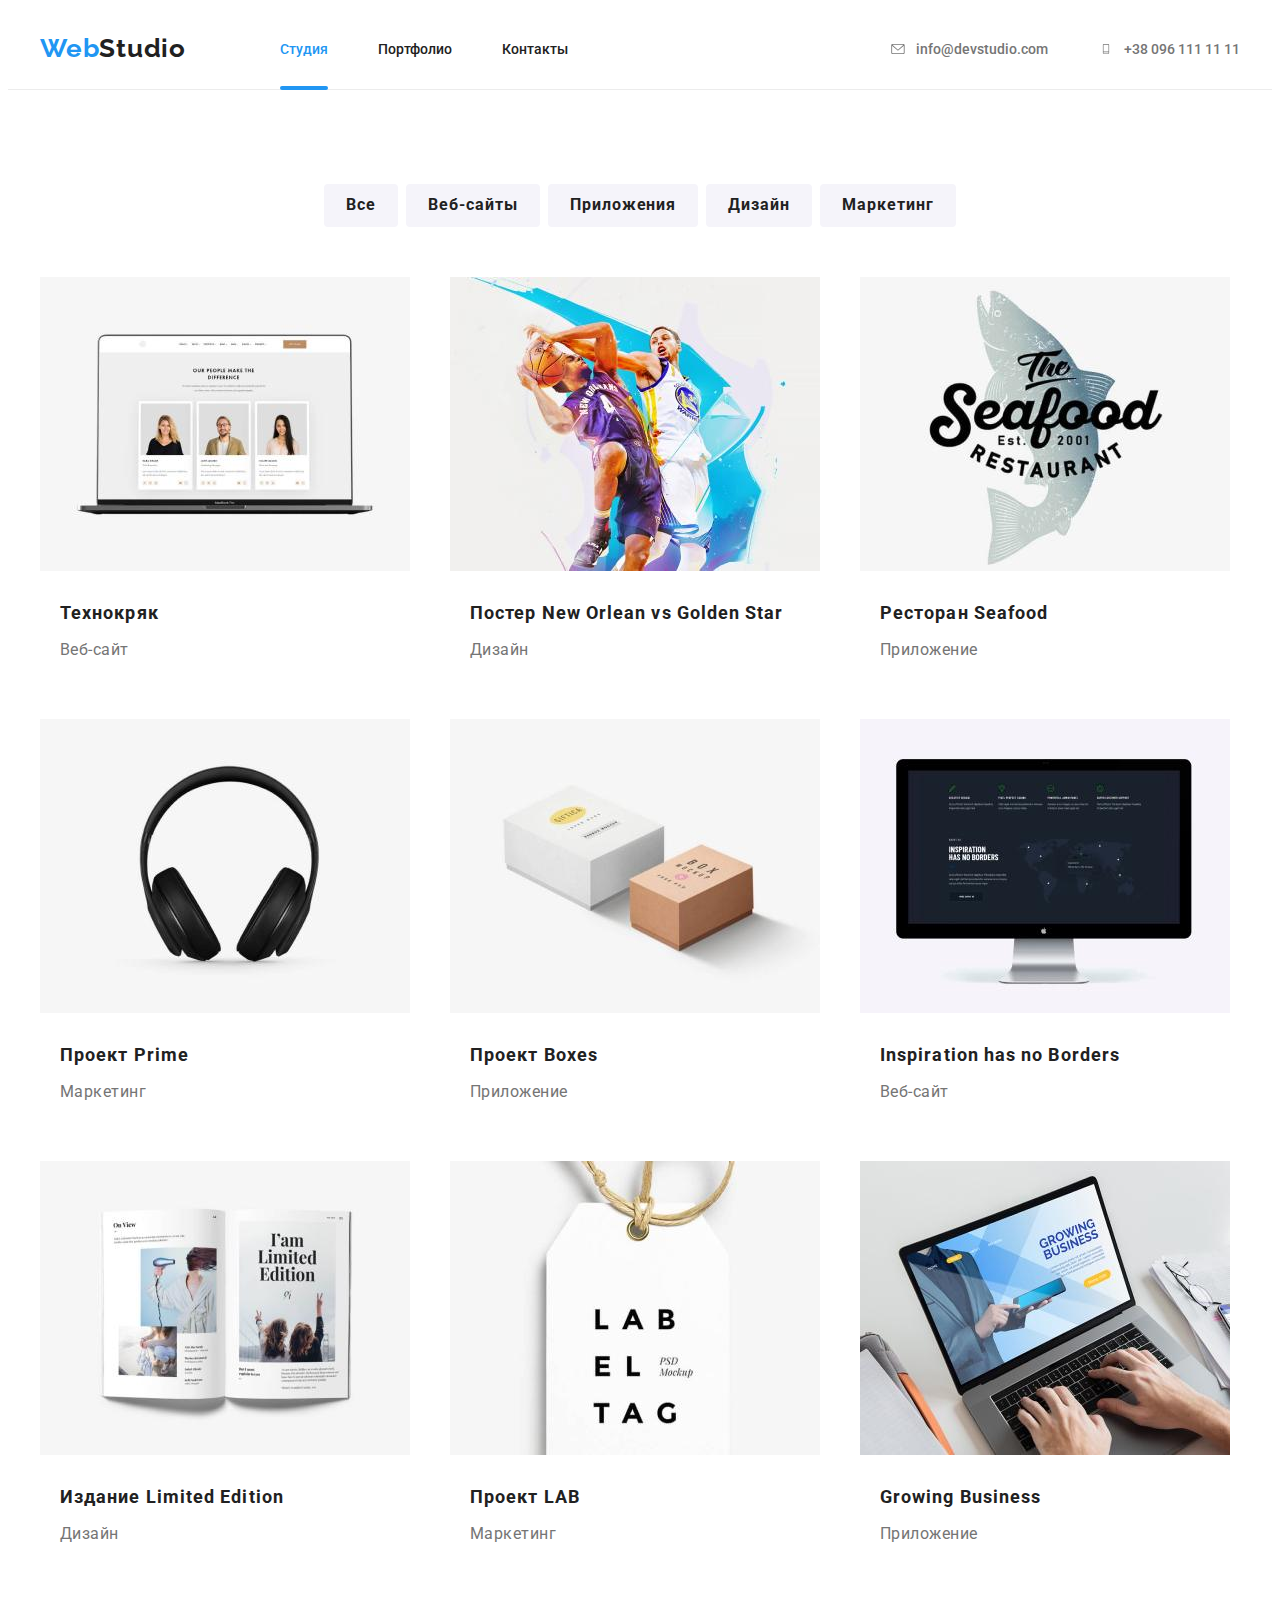
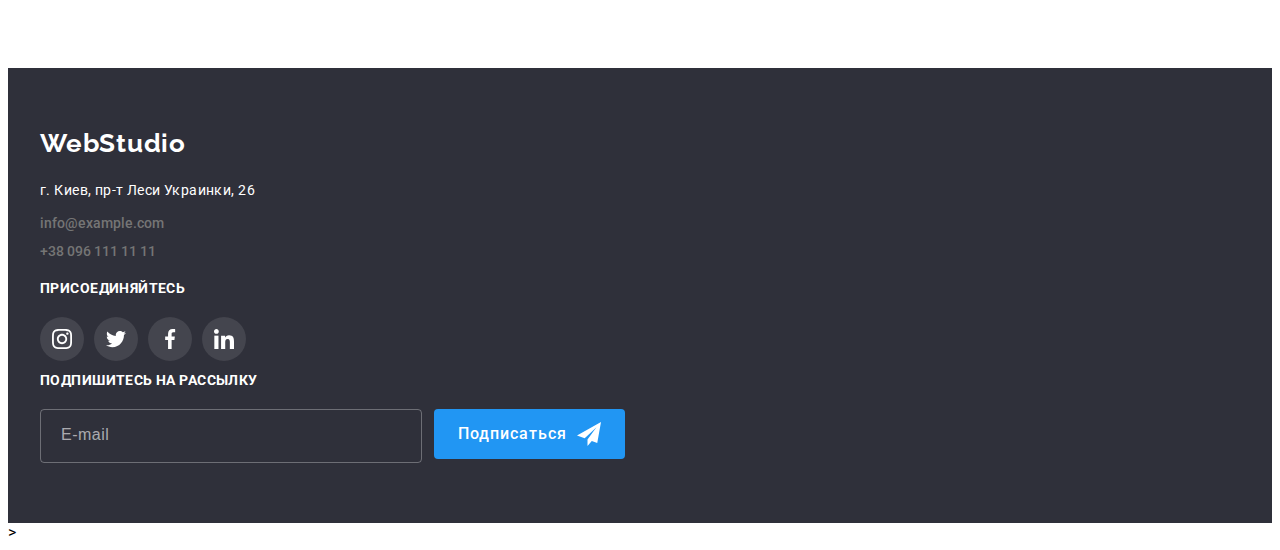
==== portfolio.html @ 06b40532 "homework7 done" ====
<!DOCTYPE html>
<html lang="ru">
<head>
  <meta charset="UTF-8" />
  <meta http-equiv="X-UA-Compatible" content="IE=edge" />
  <meta name="viewport" content="width=device-width, initial-scale=1.0" />
  <title>главная</title>
  <link rel="preconnect" href="https://fonts.gstatic.com" />
  <link href="https://fonts.googleapis.com/css2?family=Raleway:wght@700&family=Roboto:wght@400;500;700&display=swap"
    rel="stylesheet" />
  <link rel="stylesheet" href="https://cdnjs.cloudflare.com/ajax/libs/modern-normalize/1.0.0/modern-normalize.min.css"
    integrity="sha512-ISS7cAi1PEhQ8jnbJpJZMd29NlhNj4AWYyLOSp2CE/CsHxTCu+r+t0D2yoJudVrd0/8fTVPUVDzY5Tvli75u/g=="
    crossorigin="anonymous" />
  <link rel="stylesheet" href="./css/main.min.css" />
</head>
<body>
  <header class="header">
    <div class="container header__box">
      <nav class="navigation">
        <div class="nav__logo">
          <a href="./index.html" class="logo">
            <span class="logo__part">Web</span>Studio
          </a>
        </div>
        <ul class="menu__nav">
          <li class="menu__item">
            <a href="./index.html" class="menu__link current">Студия</a>
          </li>
          <li class="menu__item">
            <a href="./portfolio.html" class="menu__link">Портфолио</a>
          </li>
          <li class="menu__item">
            <a href="" class="menu__link">Контакты</a>
          </li>
        </ul>
      </nav>
      <ul class="contact">
        <li class="menu__item">
          <a href="mailto:info@devstudio.com" class="link">
            <svg class="contact__menu-icon">
              <use href="./images/sprite.svg#envelope"></use>
            </svg>info@devstudio.com
          </a>
        </li>
        <li class="menu__item">
          <a href="tel:+380961111111" class="link">
            <svg class="contact__menu-icon">
              <use href="./images/sprite.svg#vector"></use>
            </svg>+38 096 111 11 11
          </a>
        </li>
      </ul>
    </div>
  </header>
  <main>
    <section class="section">
      <div class="container">
        <H2 class="title-hero-portfolio">Hero</H2>
        <ul class="list-portfolio">
          <li class="item-hero-portfolio">
            <button type="button" class="button-portfolio">Все</button>
          </li>
          <li class="item-hero-portfolio">
            <button type="button" class="button-portfolio">Веб-сайты</button>
          </li>
          <li class="item-hero-portfolio">
            <button type="button" class="button-portfolio">Приложения</button>
          </li>
          <li class="item-hero-portfolio">
            <button type="button" class="button-portfolio">Дизайн</button>
          </li>
          <li class="item-hero-portfolio">
            <button type="button" class="button-portfolio">Маркетинг</button>
          </li>
        </ul>
        <ul class="cat-list">
          <li class="cat-item-list">
            <a href="" class="link-cat">
              <div class="link-cat-box">
                <img src="./images/tehno.jpg" alt="Технокряк" width="370">
                <p class="cat-meta-text cat-meta">Технокряк это современная площадка распространения коронавируса. Компании
                    используют эту платформу для цифрового шпионажа и атак на защищённые сервера конкурентов.</p>                
              </div>
              <div class="title-box">
                <h2 class="title-cat">Технокряк</h2>
                <p class="filter">Веб-сайт</p>
              </div>
            </a>
          </li>
          <li class="cat-item-list">
            <a href="" class="link-cat">
              <div class="link-cat-box">
                <img src="./images/poster.jpg" alt="Постер New Orlean vs Golden Star" width="370">
                <div class="cat-meta">
                  <p class="cat-meta-text">Технокряк это современная площадка распространения коронавируса. Компании
                    используют эту платформу для цифрового шпионажа и атак на защищённые сервера конкурентов.</p>
                </div>
              </div>
              <div class="title-box">
                <h2 class="title-cat">Постер New Orlean vs Golden Star</h2>
                <p class="filter">Дизайн</p>
              </div>
            </a>
          </li>
          <li class="cat-item-list">
            <a href="" class="link-cat">
              <div class="link-cat-box">
                <img src="./images/restoran.jpg" alt="Ресторан Seafood" width="370">
                <div class="cat-meta">
                  <p class="cat-meta-text">Технокряк это современная площадка распространения коронавируса. Компании
                    используют эту платформу для цифрового шпионажа и атак на защищённые сервера конкурентов.</p>
                </div>
              </div>
              <div class="title-box">
                <h2 class="title-cat">Ресторан Seafood</h2>
                <p class="filter">Приложение</p>
              </div>
            </a>
          </li>
          <li class="cat-item-list">
            <a href="" class="link-cat">
              <div class="link-cat-box">
                <img src="./images/project-prime.jpg" alt="Проект Prime" width="370">
                <div class="cat-meta">
                  <p class="cat-meta-text">Технокряк это современная площадка распространения коронавируса. Компании
                    используют эту платформу для цифрового шпионажа и атак на защищённые сервера конкурентов.</p>
                </div>
              </div>
              <div class="title-box">
                <h2 class="title-cat">Проект Prime</h2>
                <p class="filter">Маркетинг</p>
              </div>
            </a>
          </li>
          <li class="cat-item-list">
            <a href="" class="link-cat">
              <div class="link-cat-box">
                <img src="./images/project-boxes.jpg" alt="Проект Boxes" width="370">
                <div class="cat-meta">
                  <p class="cat-meta-text">Технокряк это современная площадка распространения коронавируса. Компании
                    используют эту платформу для цифрового шпионажа и атак на защищённые сервера конкурентов.</p>
                </div>
              </div>
              <div class="title-box">
                <h2 class="title-cat">Проект Boxes</h2>
                <p class="filter">Приложение</p>
              </div>
            </a>
          </li>
          <li class="cat-item-list">
            <a href="" class="link-cat">
              <div class="link-cat-box">
                <img src="./images/inspiration.jpg" alt="Inspiration has no Borders" width="370">
                <div class="cat-meta">
                  <p class="cat-meta-text">Технокряк это современная площадка распространения коронавируса. Компании
                    используют эту платформу для цифрового шпионажа и атак на защищённые сервера конкурентов.</p>
                </div>
              </div>
              <div class="title-box">
                <h2 class="title-cat">Inspiration has no Borders</h2>
                <p class="filter">Веб-сайт</p>
              </div>
            </a>
          </li>
          <li class="cat-item-list">
            <a href="" class="link-cat">
              <div class="link-cat-box">
                <img src="./images/edition.jpg" alt="Издание Limited Edition" width="370">
                <div class="cat-meta">
                  <p class="cat-meta-text">Технокряк это современная площадка распространения коронавируса. Компании
                    используют эту платформу для цифрового шпионажа и атак на защищённые сервера конкурентов.</p>
                </div>
              </div>
              <div class="title-box">
                <h2 class="title-cat">Издание Limited Edition</h2>
                <p class="filter">Дизайн</p>
              </div>
            </a>
          </li>
          <li class="cat-item-list">
            <a href="" class="link-cat">
              <div class="link-cat-box">
                <img src="./images/project-lab.jpg" alt="Проект LAB" width="370">
                <div class="cat-meta">
                  <p class="cat-meta-text">Технокряк это современная площадка распространения коронавируса. Компании
                    используют эту платформу для цифрового шпионажа и атак на защищённые сервера конкурентов.</p>
                </div>
              </div>
              <div class="title-box">
                <h2 class="title-cat">Проект LAB</h2>
                <p class="filter">Маркетинг</p>
              </div>
            </a>
          </li>
          <li class="cat-item-list">
            <a href="" class="link-cat">
              <div class="link-cat-box">
                <img src="./images/growing.jpg" alt="Growing Business" width="370">
                <div class="cat-meta">
                  <p class="cat-meta-text">Технокряк это современная площадка распространения коронавируса. Компании
                    используют эту платформу для цифрового шпионажа и атак на защищённые сервера конкурентов.</p>
                </div>
              </div>
              <div class="title-box">
                <h2 class="title-cat">Growing Business</h2>
                <p class="filter">Приложение</p>
              </div>
            </a>
          </li>
        </ul>
      </div>
    </section>
  </main>
  <div class="to-footer">
    <footer class="footer">
      <div class="container footer-box">
        <div class="footer-box-first footer-box">
          <div class="footer-box-second">
            <div class="to-logo2">
              <a href="./index.html" class="logo2"><span class="logo-part">Web</span>Studio</a>
            </div>
            <address class="address">г. Киев, пр-т Леси Украинки, 26</address>
            <address>
              <ul class="list">
                <li class="item-list">
                  <a href="mailto:info@example.com" class="link2">info@example.com</a>
                </li>
                <li class="item-list">
                  <a href="tel:+380961111111" class="link2">+38 096 111 11 11</a>
                </li>
              </ul>
            </address>
          </div>
          <div class="footer-box-second padding-box">
            <b class="footer-title">присоединяйтесь</b>
            <ul class="footer-social-list">
              <li class="footer-social-list-item">
                <a href="" class="footer-social-list-link">
                  <svg class="footer-social-list-icon">
                    <use href="./images/sprite.svg#instagram"></use>
                  </svg>
                </a>
              </li>
              <li class="footer-social-list-item">
                <a href="" class="footer-social-list-link">
                  <svg class="footer-social-list-icon">
                    <use href="./images/sprite.svg#twitter"></use>
                  </svg>
                </a>
              </li>
              <li class="footer-social-list-item">
                <a href="" class="footer-social-list-link">
                  <svg class="footer-social-list-icon">
                    <use href="./images/sprite.svg#facebook"></use>
                  </svg>
                </a>
              </li>
              <li class="footer-social-list-item">
                <a href="" class="footer-social-list-link">
                  <svg class="footer-social-list-icon">
                    <use href="./images/sprite.svg#linkedin"></use>
                  </svg>
                </a>
              </li>
            </ul>
          </div>
        </div>
        <div class="footer-box-first padding-box">
          <form action="#" class="footer-form">
            <b class="footer-title">Подпишитесь на рассылку</b>
            <div class="footer-form-box">
              <label class="footer-form-field">
                <input type="email" class="footer-form-input" name="user-name" placeholder="E-mail" required />
              </label>
              <button type="submit" class="footer-form-btn button">
                Подписаться
                <svg class="footer-btn-icon">
                  <use href="./images/sprite.svg#send"></use>
                </svg>
              </button>
            </div>
          </form>
        </div>
      </div>
    </footer>>
  </div>
</body>
</html>
---- css/main.min.css ----
:root{--text-color: #757575;--title-color: #212121;--link-color: #2196F3;--white-color: #ffffff;--bg-color: #F5F4FA}body{font-family:Roboto, sans-serif}h1,h2,h3,h4,h5,h6,p{margin:0}ul,ol{margin:0;padding:0}img{display:block;max-width:100%;height:auto}ul{list-style:none}.visually-hidden{position:absolute !important;clip:rect(1px 1px 1px 1px);clip:rect(1px, 1px, 1px, 1px);padding:0 !important;border:0 !important;height:1px !important;width:1px !important;overflow:hidden}.container{width:1200px;padding-left:15px;padding-right:15px;margin-left:auto;margin-right:auto}.section{padding-top:94px;padding-bottom:94px}.container__title{font-weight:bold;font-size:36px;line-height:1.2;text-align:center;letter-spacing:0.03em;color:var(--title-color);margin-bottom:50px}.hero__titel{max-width:615px;margin:auto;margin-bottom:30px;font-weight:900;font-size:44px;line-height:1.4;text-align:center;letter-spacing:0.06em;color:var(--white-color);text-transform:uppercase}.avd__title{font-style:normal;font-weight:bold;font-size:14px;line-height:1.14;letter-spacing:0.03em;text-transform:uppercase;color:var(--title-color)}.button{font-family:Roboto;width:200px;height:50px;font-weight:500;font-size:16px;line-height:1.25;letter-spacing:0.06em;background:var(--link-color);color:var(--white-color);border-radius:4px;border-color:transparent;display:flex;align-items:center;justify-content:center;cursor:pointer}.hero .button{margin:0 auto}.social__icon{width:20px;height:20px;fill:#AFB1B8;transition:fill 250ms cubic-bezier(0.4, 0, 0.2, 1)}.social__link:hover .social__icon,.social__link:focus .social__icon{fill:var(--white-color)}.social__list{display:flex;justify-content:space-between;padding-left:32px;padding-right:32px}.social__link{display:flex;justify-content:center;align-items:center;width:44px;height:44px;background:var(--white-color);border-radius:50%;transition:background-color 250ms cubic-bezier(0.4, 0, 0.2, 1)}.social__link:hover,.social__link:focus{background-color:var(--link-color)}.backdrop{position:fixed;top:0;left:0;width:100vw;height:100vh;background-color:rgba(0,0,0,0.2);transition:250ms cubic-bezier(0.4, 0, 0.2, 1)}.is-hidden{opacity:0;visibility:hidden;pointer-events:none}.modal{position:absolute;left:50%;top:50%;transform:translate(-50%, -50%) scale(1);width:528px;height:580px;background-color:#ffffff;padding:40px;transition:transform 250ms}.is-hidden .modal{transform:translate(-50%, -50%) scale(0.1)}.close-btn{position:absolute;top:8px;right:8px;width:30px;height:30px;background-color:transparent;border-radius:50%;border:1px solid rgba(0,0,0,0.1);cursor:pointer;transition:background-color 250ms cubic-bezier(0.4, 0, 0.2, 1)}.close-btn-icon{width:11px;height:11px;fill:#000000}.close-btn:hover .close-btn-icon{fill:var(--link-color)}.modal-title{font-weight:bold;font-size:20px;line-height:1.15;text-align:center;letter-spacing:0.03em;color:var(--title-color);margin-bottom:12px}.modal-form{display:flex;flex-direction:column}.modal-form-field{margin-bottom:10px}.modal-form-input{width:100%;height:40px;border:1px solid rgba(33,33,33,0.2);border-radius:4px;padding-left:42px;transition:border-color 250ms linear}.modal-form-input:focus{outline:none;border-color:var(--link-color)}.modal-form-message{width:100%;height:120px;border:1px solid rgba(33,33,33,0.2);border-radius:4px;resize:none;padding:12px 16px;margin-bottom:20px}.modal-form-message::placeholder{color:rgba(117,117,117,0.5)}.modal-form-btn{align-self:center}.modal-form-text{font-weight:normal;font-size:12px;line-height:1.16;letter-spacing:0.01em;color:var(--text-color);margin-bottom:12px}.modal-form-term{margin-bottom:30px;transition:background-color 250ms cubic-bezier(0.4, 0, 0.2, 1)}.modal-form-term-desc{position:relative;display:flex;align-items:center;font-size:12px;font-weight:normal;font-size:14px;line-height:24px;letter-spacing:0.03em;color:var(--text-color);margin-bottom:30px;transition:background-color 250ms cubic-bezier(0.4, 0, 0.2, 1)}.modal-form-term-desc::before{display:inline-block;content:"";width:16px;height:16px;border:2px solid var(--title-color);margin-right:10px;cursor:pointer;border-radius:2px}.modal-form-term:checked+.modal-form-term-desc::before{background-color:var(--link-color);background-color:var(--link-color);border:2px solid var(--link-color)}.modal-form-term-link{color:var(--link-color)}.modal-form-input-wrapper{display:block;position:relative}.modal-form-icon{position:absolute;display:block;width:12px;height:12px;top:50%;transform:translateY(-50%);left:12px}.modal-form-input:focus+.modal-form-icon{fill:var(--link-color)}.checkbox-icon{position:absolute;top:4px;left:1px;width:15px;height:15px;fill:var(--white-color)}.header{padding-top:25px;padding-bottom:25px;margin:0 auto;border-bottom:1px solid #ECECEC}.navigation{display:flex;align-items:center}.header__box{display:flex;justify-content:space-between}.menu__nav{display:flex}.menu__item{position:relative}.menu__item:not(:last-child){margin-right:50px}.current.menu__link{color:var(--link-color)}.current::after{position:absolute;display:block;content:"";width:100%;height:4px;background-color:var(--link-color);border-radius:2px;bottom:-32px}.contact{display:flex;align-items:center}.nav__logo{margin-right:94px}.logo{font-family:Raleway;color:var(--title-color);text-decoration:none;font-weight:bold;font-size:26px;line-height:1.2;letter-spacing:0.03em}.logo2{font-family:Raleway;color:var(--white-color);text-decoration:none;font-weight:bold;font-size:26px;line-height:1.2;letter-spacing:0.03em}.logo__part{color:var(--link-color)}.menu__link{color:var(--title-color);text-decoration:none;font-style:normal;font-weight:500;font-size:14px;line-height:1.14;transition:color 250ms cubic-bezier(0.4, 0, 0.2, 1)}.menu__link:hover,.menu__link:focus{color:var(--link-color)}.link{color:var(--text-color);text-decoration:none;font-style:normal;font-weight:500;font-size:14px;line-height:1.14;transition:color 250ms cubic-bezier(0.4, 0, 0.2, 1)}.link:hover,.link:focus{color:var(--link-color)}.contact__menu-icon{width:16px;height:10px;fill:var(--text-color);margin-right:10px}.link:hover .contact__menu-icon,.link:focus .contact__menu-icon{fill:var(--link-color)}.hero{padding-top:200px;padding-bottom:200px;background-color:#333;background-image:linear-gradient(rgba(47,48,58,0.4), rgba(47,48,58,0.4)),url(../images/logo.jpg);background-repeat:no-repeat;max-width:1600px;margin:0 auto}.adv{display:flex;justify-content:space-between;margin-left:-30px}.avd__indent{font-weight:normal;font-size:14px;line-height:1.7;letter-spacing:0.03em;color:var(--text-color)}.adv__item{flex-basis:calc((100% - 90px) / 4);margin-left:30px}.avd__icon{width:70px;height:66px}.avd-icon-list{display:flex;justify-content:space-between}.avd__icon-box{display:flex;justify-content:center;align-items:center;background:var(--bg-color);margin-bottom:30px}.our-work{display:flex;margin-left:-30px;margin-top:-30px}.our-work__item{position:relative;flex-basis:calc((100% - 60px) / 3);margin-left:30px;margin-top:30px}.our-work__box{position:absolute;bottom:0;left:0;width:100%}.our-work__text{font-family:Roboto;font-weight:bold;font-size:14px;line-height:1.14;text-align:center;letter-spacing:0.03em;text-transform:uppercase;color:var(--white-color);background:rgba(47,48,58,0.8);padding:26px}.our-team__container{display:flex;margin-left:-30px;margin-top:-30px}.our-team{background:var(--bg-color);padding-top:94px;padding-bottom:94px;max-width:1600px;margin:0 auto}.our-team__item{flex-basis:calc((100% - 90px) / 4);margin-left:30px;margin-top:30px;box-sizing:border-box}.our-team__img{padding-bottom:30px}.our-team__name{font-weight:500;font-size:16px;line-height:1.2;letter-spacing:0.03em;color:var(--title-color);padding-bottom:10px;text-align:center}.our-team__work{font-weight:normal;font-size:16px;line-height:1.2;letter-spacing:0.03em;color:var(--text-color);padding-bottom:30px;text-align:center}.our-team__box{box-shadow:0px 1px 3px rgba(0,0,0,0.12),0px 1px 1px rgba(0,0,0,0.14),0px 2px 1px rgba(0,0,0,0.2);border-radius:0px 0px 4px 4px;padding-bottom:30px;background:var(--white-color)}.clients__list{display:flex;margin-left:-30px;margin-top:-30px}.clients__item{flex-basis:calc((100% - 150px) / 6);margin-left:30px;margin-top:30px;box-sizing:border-box}.clients__icon{width:160px;height:60px;fill:#AFB1B8;transition:fill 250ms cubic-bezier(0.4, 0, 0.2, 1)}.clients__link:hover .clients__icon,.clients__link:focus .clients__icon{fill:var(--link-color)}.clients__link{display:flex;justify-content:center;align-items:center;width:100%;height:90px;border:1px solid #AFB1B8;border-radius:4px;transition:border 250ms cubic-bezier(0.4, 0, 0.2, 1)}.clients__link:hover,.clients__link:focus{border:1px solid var(--link-color)}.footer{background:#2F303A;max-width:1600px;margin:0 auto;padding-top:60px;padding-bottom:60px}.footer__box{display:flex;justify-content:space-between}.footer-box-first{width:calc(100% / 2 - 15px)}.footer-box-second{width:calc(100% / 2 - 15px)}.padding-box{padding-top:12px}.to-logo2{padding-bottom:20px}.address{font-style:normal;font-size:14px;line-height:1.7;letter-spacing:0.03em;color:var(--white-color);padding-bottom:10px}.link2{color:var(--text-color);text-decoration:none;font-style:normal;font-weight:500;font-size:14px;line-height:1.14}.item-list{padding-bottom:9px}.footer-title{display:block;font-style:normal;text-transform:uppercase;color:var(--white-color);font-size:14px;line-height:1.14;font-weight:bold;letter-spacing:0.03em;margin-bottom:20px}.footer-social-list{display:flex;justify-content:left}.footer-social-list-item{display:flex;justify-content:center;align-items:center;width:44px;height:44px;background:#2F303A;margin-right:10px;border-radius:50%}.footer-social-list-link{display:flex;justify-content:center;align-items:center;width:44px;height:44px;background:rgba(255,255,255,0.1);border-radius:50%;transition:background-color 250ms cubic-bezier(0.4, 0, 0.2, 1)}.footer-social-list-link:hover,.footer-social-list-link:focus{background-color:var(--link-color)}.footer-social-list-link:hover .social-list-icon,.footer-social-list-link:focus .social-list-icon{fill:var(--white-color)}.footer-social-list-icon{width:20px;height:20px;fill:var(--white-color)}.footer-form-input{width:358px;height:50px;border:1px solid rgba(255,255,255,0.3);border-radius:4px;background-color:transparent;padding-left:20px;margin-right:12px;color:#ffffff}.footer-form-input::placeholder{font-weight:normal;font-size:16px;line-height:1.25;letter-spacing:0.03em;color:rgba(255,255,255,0.6)}.footer-form-field{position:relative}.footer-form-box{display:flex}.footer-btn-icon{width:24px;height:24px;margin-left:10px}.list-portfolio{display:flex;justify-content:center;padding-left:15px;padding-right:15px;margin:0 auto;margin-bottom:50px}.title-portfolio{display:none}.item-hero-portfolio:not(:last-child):not(:last-child){margin-right:8px}.button-portfolio{font-family:Roboto;font-style:normal;font-weight:bold;font-size:16px;line-height:1.9;align-items:center;text-align:center;letter-spacing:0.06em;color:var(--title-color);background:#F5F4FA;border-radius:4px;border:none;padding:6px 22px;transition:background-color 250ms cubic-bezier(0.4, 0, 0.2, 1)}.button-portfolio:hover,.button-portfolio:focus{color:var(--white-color);background:var(--link-color);border-radius:4px;border:none;outline:none;box-shadow:0px 3px 1px rgba(121,47,47,0.1),0px 1px 2px rgba(0,0,0,0.08),0px 2px 2px rgba(0,0,0,0.12)}.title-hero-portfolio{display:none}.cat-list{display:flex;margin-left:-30px;margin-bottom:-30px;flex-wrap:wrap}.cat-item-list{flex-basis:calc((100% - 90px) / 3);margin-left:30px;margin-bottom:30px;box-sizing:border-box}.cat-item-list:hover,.cat-item-list:focus{box-shadow:0px 1px 1px rgba(0,0,0,0.12),0px 4px 4px rgba(0,0,0,0.06),1px 4px 6px rgba(0,0,0,0.16)}.title-cat{font-weight:bold;font-size:18px;line-height:2;letter-spacing:0.06em;color:var(--title-color);text-align:left;margin-bottom:4px}.filter{font-weight:normal;font-size:16px;line-height:1.9;letter-spacing:0.03em;color:var(--text-color);text-align:left}.link-cat{text-decoration:none}.link-cat-box{position:relative;overflow:hidden}.cat-meta{position:absolute;top:0;left:0;background-color:rgba(33,150,243,0.9);width:100%;height:100%;transform:translateY(100%);opacity:0;transition:transform 250ms cubic-bezier(0.4, 0, 0.2, 1)}.link-cat:hover .cat-meta,.link-cat:focus .cat-meta{transform:translateY(0);opacity:1}.title-box{padding:24px 20px}.cat-meta-text{font-family:Roboto;font-style:normal;font-weight:normal;font-size:18px;line-height:1.5;letter-spacing:0.03em;color:var(--white-color);padding:60px 24px}
/*# sourceMappingURL=main.min.css.map */
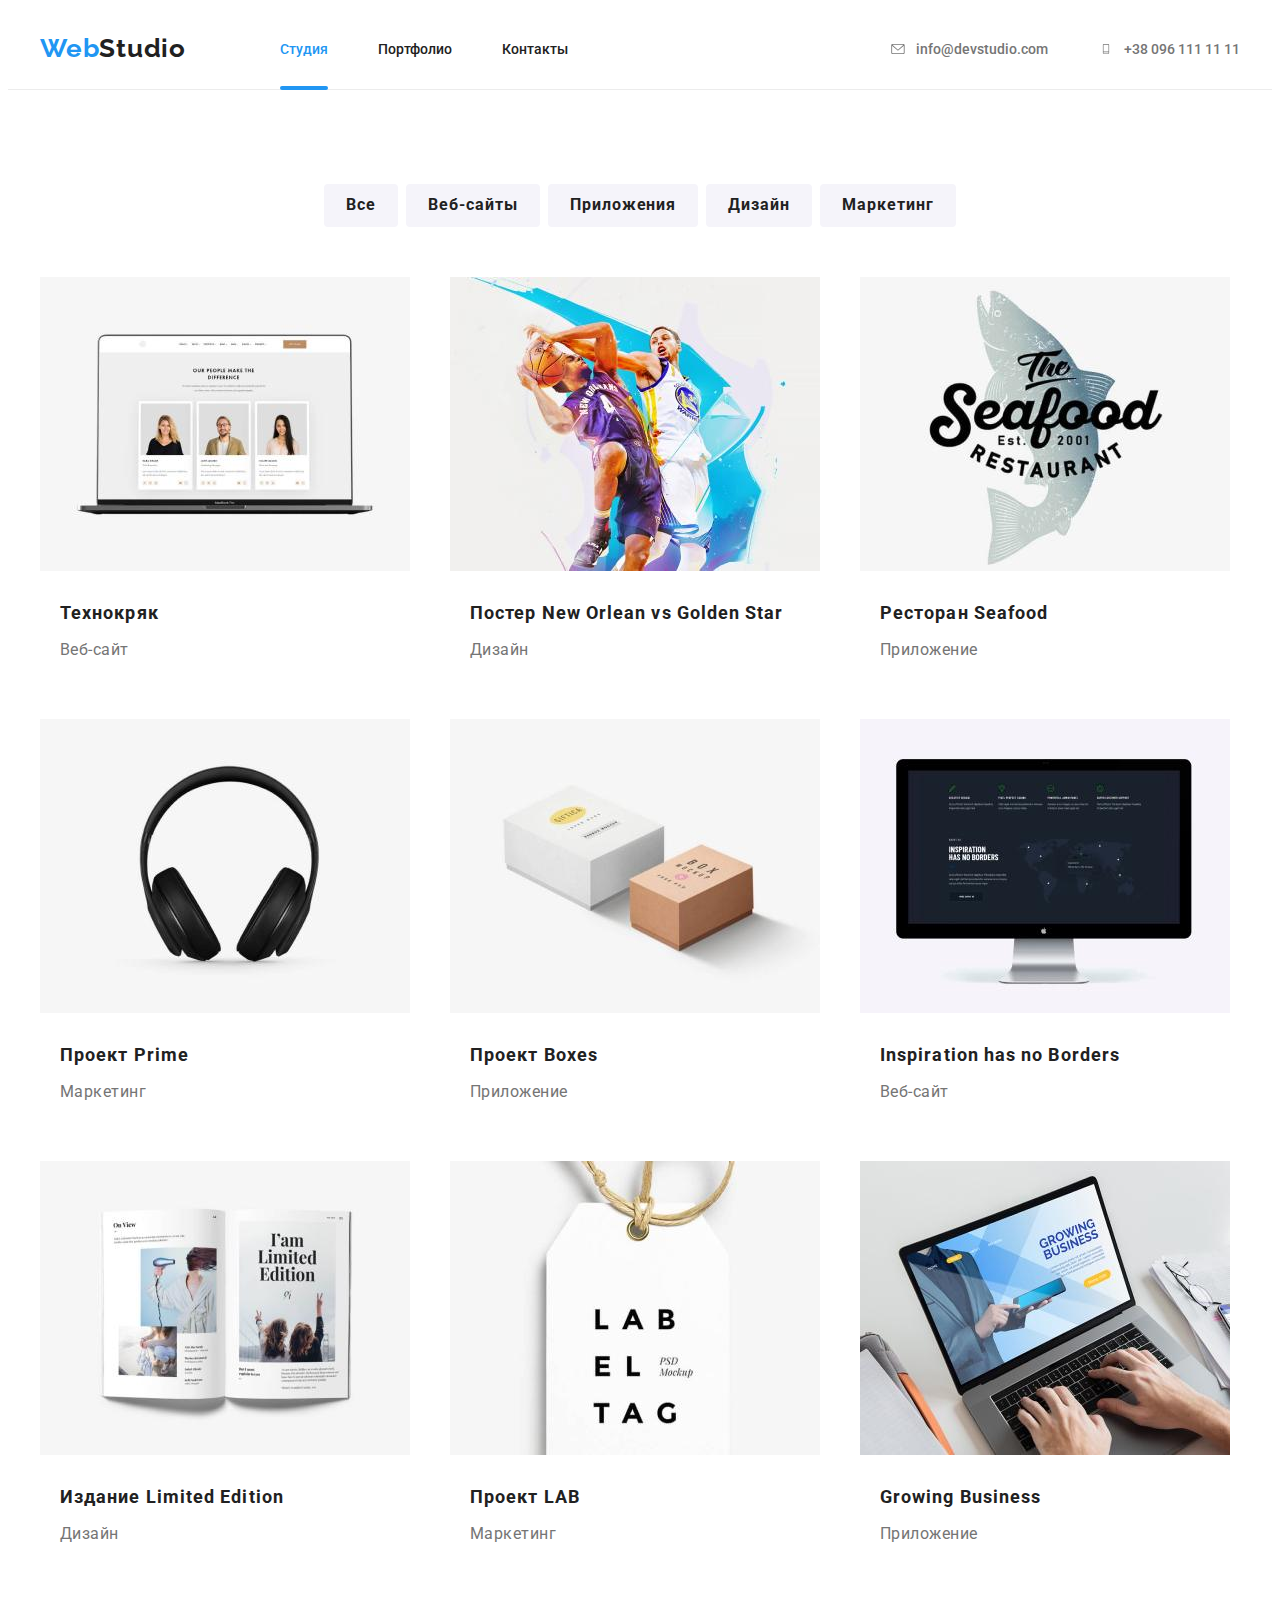
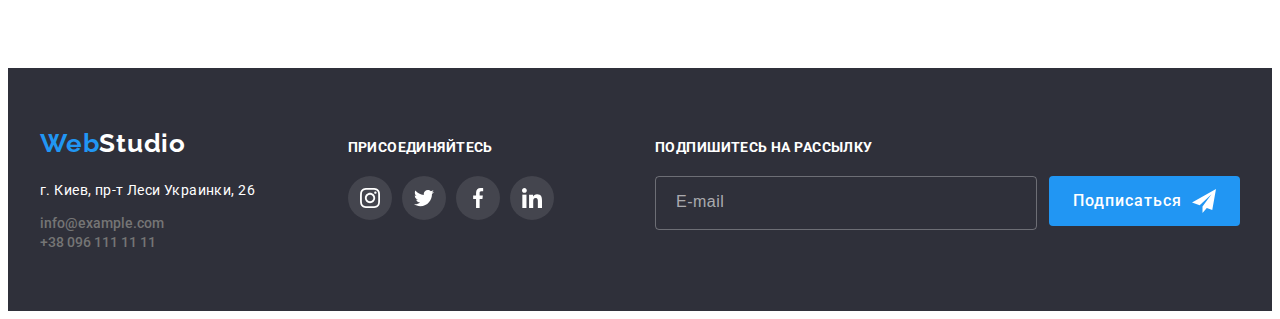
==== commit f65b048c: "added new homework7" ====
--- a/portfolio.html
+++ b/portfolio.html
@@ -55,155 +55,157 @@
   <main>
     <section class="section">
       <div class="container">
-        <H2 class="title-hero-portfolio">Hero</H2>
-        <ul class="list-portfolio">
-          <li class="item-hero-portfolio">
-            <button type="button" class="button-portfolio">Все</button>
-          </li>
-          <li class="item-hero-portfolio">
-            <button type="button" class="button-portfolio">Веб-сайты</button>
-          </li>
-          <li class="item-hero-portfolio">
-            <button type="button" class="button-portfolio">Приложения</button>
-          </li>
-          <li class="item-hero-portfolio">
-            <button type="button" class="button-portfolio">Дизайн</button>
-          </li>
-          <li class="item-hero-portfolio">
-            <button type="button" class="button-portfolio">Маркетинг</button>
+        <H2 class="portfolio__hero__title">Hero</H2>
+        <ul class="portfolio__hero_list">
+          <li class="portfolio__hero__item">
+            <button type="button" class="portfolio__hero__btn">Все</button>
+          </li>
+          <li class="portfolio__hero__item">
+            <button type="button" class="portfolio__hero__btn">Веб-сайты</button>
+          </li>
+          <li class="portfolio__hero__item">
+            <button type="button" class="portfolio__hero__btn">Приложения</button>
+          </li>
+          <li class="portfolio__hero__item">
+            <button type="button" class="portfolio__hero__btn">Дизайн</button>
+          </li>
+          <li class="portfolio__hero__item">
+            <button type="button" class="portfolio__hero__btn">Маркетинг</button>
           </li>
         </ul>
-        <ul class="cat-list">
-          <li class="cat-item-list">
-            <a href="" class="link-cat">
-              <div class="link-cat-box">
+        <ul class="cat__list">
+          <li class="cat__item">
+            <a href="" class="cat__link">
+              <div class="cat__link__box">
                 <img src="./images/tehno.jpg" alt="Технокряк" width="370">
-                <p class="cat-meta-text cat-meta">Технокряк это современная площадка распространения коронавируса. Компании
+                <div class="cat__meta">
+                  <p class="cat__meta__text">Технокряк это современная площадка распространения коронавируса. Компании
                     используют эту платформу для цифрового шпионажа и атак на защищённые сервера конкурентов.</p>                
-              </div>
-              <div class="title-box">
-                <h2 class="title-cat">Технокряк</h2>
-                <p class="filter">Веб-сайт</p>
-              </div>
-            </a>
-          </li>
-          <li class="cat-item-list">
-            <a href="" class="link-cat">
-              <div class="link-cat-box">
+                </div>
+              </div>  
+              <div class="box__title">
+                <h2 class="box__title__cat">Технокряк</h2>
+                <p class="box__text__cat">Веб-сайт</p>
+              </div>
+            </a>
+          </li>
+          <li class="cat__item">
+            <a href="" class="cat__link">
+              <div class="cat__link__box">
                 <img src="./images/poster.jpg" alt="Постер New Orlean vs Golden Star" width="370">
-                <div class="cat-meta">
-                  <p class="cat-meta-text">Технокряк это современная площадка распространения коронавируса. Компании
-                    используют эту платформу для цифрового шпионажа и атак на защищённые сервера конкурентов.</p>
-                </div>
-              </div>
-              <div class="title-box">
-                <h2 class="title-cat">Постер New Orlean vs Golden Star</h2>
-                <p class="filter">Дизайн</p>
-              </div>
-            </a>
-          </li>
-          <li class="cat-item-list">
-            <a href="" class="link-cat">
-              <div class="link-cat-box">
+                <div class="cat__meta">
+                  <p class="cat__meta__text">Технокряк это современная площадка распространения коронавируса. Компании
+                    используют эту платформу для цифрового шпионажа и атак на защищённые сервера конкурентов.</p>
+                </div>
+              </div>
+              <div class="box__title">
+                <h2 class="box__title__cat">Постер New Orlean vs Golden Star</h2>
+                <p class="box__text__cat">Дизайн</p>
+              </div>
+            </a>
+          </li>
+          <li class="cat__item">
+            <a href="" class="cat__link">
+              <div class="cat__link__box">
                 <img src="./images/restoran.jpg" alt="Ресторан Seafood" width="370">
-                <div class="cat-meta">
-                  <p class="cat-meta-text">Технокряк это современная площадка распространения коронавируса. Компании
-                    используют эту платформу для цифрового шпионажа и атак на защищённые сервера конкурентов.</p>
-                </div>
-              </div>
-              <div class="title-box">
-                <h2 class="title-cat">Ресторан Seafood</h2>
-                <p class="filter">Приложение</p>
-              </div>
-            </a>
-          </li>
-          <li class="cat-item-list">
-            <a href="" class="link-cat">
-              <div class="link-cat-box">
+                <div class="cat__meta">
+                  <p class="cat__meta__text">Технокряк это современная площадка распространения коронавируса. Компании
+                    используют эту платформу для цифрового шпионажа и атак на защищённые сервера конкурентов.</p>
+                </div>
+              </div>
+              <div class="box__title">
+                <h2 class="box__title__cat">Ресторан Seafood</h2>
+                <p class="box__text__cat">Приложение</p>
+              </div>
+            </a>
+          </li>
+          <li class="cat__item">
+            <a href="" class="cat__link">
+              <div class="cat__link__box">
                 <img src="./images/project-prime.jpg" alt="Проект Prime" width="370">
-                <div class="cat-meta">
-                  <p class="cat-meta-text">Технокряк это современная площадка распространения коронавируса. Компании
-                    используют эту платформу для цифрового шпионажа и атак на защищённые сервера конкурентов.</p>
-                </div>
-              </div>
-              <div class="title-box">
-                <h2 class="title-cat">Проект Prime</h2>
-                <p class="filter">Маркетинг</p>
-              </div>
-            </a>
-          </li>
-          <li class="cat-item-list">
-            <a href="" class="link-cat">
-              <div class="link-cat-box">
+                <div class="cat__meta">
+                  <p class="cat__meta__text">Технокряк это современная площадка распространения коронавируса. Компании
+                    используют эту платформу для цифрового шпионажа и атак на защищённые сервера конкурентов.</p>
+                </div>
+              </div>
+              <div class="box__title">
+                <h2 class="box__title__cat">Проект Prime</h2>
+                <p class="box__text__cat">Маркетинг</p>
+              </div>
+            </a>
+          </li>
+          <li class="cat__item">
+            <a href="" class="cat__link">
+              <div class="cat__link__box">
                 <img src="./images/project-boxes.jpg" alt="Проект Boxes" width="370">
-                <div class="cat-meta">
-                  <p class="cat-meta-text">Технокряк это современная площадка распространения коронавируса. Компании
-                    используют эту платформу для цифрового шпионажа и атак на защищённые сервера конкурентов.</p>
-                </div>
-              </div>
-              <div class="title-box">
-                <h2 class="title-cat">Проект Boxes</h2>
-                <p class="filter">Приложение</p>
-              </div>
-            </a>
-          </li>
-          <li class="cat-item-list">
-            <a href="" class="link-cat">
-              <div class="link-cat-box">
+                <div class="cat__meta">
+                  <p class="cat__meta__text">Технокряк это современная площадка распространения коронавируса. Компании
+                    используют эту платформу для цифрового шпионажа и атак на защищённые сервера конкурентов.</p>
+                </div>
+              </div>
+              <div class="box__title">
+                <h2 class="box__title__cat">Проект Boxes</h2>
+                <p class="box__text__cat">Приложение</p>
+              </div>
+            </a>
+          </li>
+          <li class="cat__item">
+            <a href="" class="cat__link">
+              <div class="cat__link__box">
                 <img src="./images/inspiration.jpg" alt="Inspiration has no Borders" width="370">
-                <div class="cat-meta">
-                  <p class="cat-meta-text">Технокряк это современная площадка распространения коронавируса. Компании
-                    используют эту платформу для цифрового шпионажа и атак на защищённые сервера конкурентов.</p>
-                </div>
-              </div>
-              <div class="title-box">
-                <h2 class="title-cat">Inspiration has no Borders</h2>
-                <p class="filter">Веб-сайт</p>
-              </div>
-            </a>
-          </li>
-          <li class="cat-item-list">
-            <a href="" class="link-cat">
-              <div class="link-cat-box">
+                <div class="cat__meta">
+                  <p class="cat__meta__text">Технокряк это современная площадка распространения коронавируса. Компании
+                    используют эту платформу для цифрового шпионажа и атак на защищённые сервера конкурентов.</p>
+                </div>
+              </div>
+              <div class="box__title">
+                <h2 class="box__title__cat">Inspiration has no Borders</h2>
+                <p class="box__text__cat">Веб-сайт</p>
+              </div>
+            </a>
+          </li>
+          <li class="cat__item">
+            <a href="" class="cat__link">
+              <div class="cat__link__box">
                 <img src="./images/edition.jpg" alt="Издание Limited Edition" width="370">
-                <div class="cat-meta">
-                  <p class="cat-meta-text">Технокряк это современная площадка распространения коронавируса. Компании
-                    используют эту платформу для цифрового шпионажа и атак на защищённые сервера конкурентов.</p>
-                </div>
-              </div>
-              <div class="title-box">
-                <h2 class="title-cat">Издание Limited Edition</h2>
-                <p class="filter">Дизайн</p>
-              </div>
-            </a>
-          </li>
-          <li class="cat-item-list">
-            <a href="" class="link-cat">
-              <div class="link-cat-box">
+                <div class="cat__meta">
+                  <p class="cat__meta__text">Технокряк это современная площадка распространения коронавируса. Компании
+                    используют эту платформу для цифрового шпионажа и атак на защищённые сервера конкурентов.</p>
+                </div>
+              </div>
+              <div class="box__title">
+                <h2 class="box__title__cat">Издание Limited Edition</h2>
+                <p class="box__text__cat">Дизайн</p>
+              </div>
+            </a>
+          </li>
+          <li class="cat__item">
+            <a href="" class="cat__link">
+              <div class="cat__link__box">
                 <img src="./images/project-lab.jpg" alt="Проект LAB" width="370">
-                <div class="cat-meta">
-                  <p class="cat-meta-text">Технокряк это современная площадка распространения коронавируса. Компании
-                    используют эту платформу для цифрового шпионажа и атак на защищённые сервера конкурентов.</p>
-                </div>
-              </div>
-              <div class="title-box">
-                <h2 class="title-cat">Проект LAB</h2>
-                <p class="filter">Маркетинг</p>
-              </div>
-            </a>
-          </li>
-          <li class="cat-item-list">
-            <a href="" class="link-cat">
-              <div class="link-cat-box">
+                <div class="cat__meta">
+                  <p class="cat__meta__text">Технокряк это современная площадка распространения коронавируса. Компании
+                    используют эту платформу для цифрового шпионажа и атак на защищённые сервера конкурентов.</p>
+                </div>
+              </div>
+              <div class="box__title">
+                <h2 class="box__title__cat">Проект LAB</h2>
+                <p class="box__text__cat">Маркетинг</p>
+              </div>
+            </a>
+          </li>
+          <li class="cat__item">
+            <a href="" class="cat__link">
+              <div class="cat__link__box">
                 <img src="./images/growing.jpg" alt="Growing Business" width="370">
-                <div class="cat-meta">
-                  <p class="cat-meta-text">Технокряк это современная площадка распространения коронавируса. Компании
-                    используют эту платформу для цифрового шпионажа и атак на защищённые сервера конкурентов.</p>
-                </div>
-              </div>
-              <div class="title-box">
-                <h2 class="title-cat">Growing Business</h2>
-                <p class="filter">Приложение</p>
+                <div class="cat__meta">
+                  <p class="cat__meta__text">Технокряк это современная площадка распространения коронавируса. Компании
+                    используют эту платформу для цифрового шпионажа и атак на защищённые сервера конкурентов.</p>
+                </div>
+              </div>
+              <div class="box__title">
+                <h2 class="box__title__cat">Growing Business</h2>
+                <p class="box__text__cat">Приложение</p>
               </div>
             </a>
           </li>
@@ -213,76 +215,76 @@
   </main>
   <div class="to-footer">
     <footer class="footer">
-      <div class="container footer-box">
-        <div class="footer-box-first footer-box">
-          <div class="footer-box-second">
-            <div class="to-logo2">
-              <a href="./index.html" class="logo2"><span class="logo-part">Web</span>Studio</a>
-            </div>
-            <address class="address">г. Киев, пр-т Леси Украинки, 26</address>
-            <address>
-              <ul class="list">
-                <li class="item-list">
-                  <a href="mailto:info@example.com" class="link2">info@example.com</a>
-                </li>
-                <li class="item-list">
-                  <a href="tel:+380961111111" class="link2">+38 096 111 11 11</a>
-                </li>
-              </ul>
-            </address>
-          </div>
-          <div class="footer-box-second padding-box">
-            <b class="footer-title">присоединяйтесь</b>
-            <ul class="footer-social-list">
-              <li class="footer-social-list-item">
-                <a href="" class="footer-social-list-link">
-                  <svg class="footer-social-list-icon">
-                    <use href="./images/sprite.svg#instagram"></use>
-                  </svg>
-                </a>
+      <div class="container footer__box">
+        <div class="footer__box-first footer__box">
+          <div class="footer__box-second">
+          <div class="to-logo2">
+            <a href="./index.html" class="logo2"><span class="logo__part">Web</span>Studio</a>
+          </div>
+          <address class="address">г. Киев, пр-т Леси Украинки, 26</address>
+          <address>
+            <ul class="menu">
+              <li class="menu__item">
+                <a href="mailto:info@example.com" class="link2">info@example.com</a>
               </li>
-              <li class="footer-social-list-item">
-                <a href="" class="footer-social-list-link">
-                  <svg class="footer-social-list-icon">
-                    <use href="./images/sprite.svg#twitter"></use>
-                  </svg>
-                </a>
-              </li>
-              <li class="footer-social-list-item">
-                <a href="" class="footer-social-list-link">
-                  <svg class="footer-social-list-icon">
-                    <use href="./images/sprite.svg#facebook"></use>
-                  </svg>
-                </a>
-              </li>
-              <li class="footer-social-list-item">
-                <a href="" class="footer-social-list-link">
-                  <svg class="footer-social-list-icon">
-                    <use href="./images/sprite.svg#linkedin"></use>
-                  </svg>
-                </a>
+              <li class="menu__item">
+                <a href="tel:+380961111111" class="link2">+38 096 111 11 11</a>
               </li>
             </ul>
+          </address>
+          </div>
+          <div class="footer__box-second padding__box">
+          <b class="footer__title">присоединяйтесь</b>
+          <ul class="footer__social__list">
+            <li class="footer__social__item">
+              <a href="" class="footer__social__link">
+                <svg class="footer__social__icon">
+                  <use href="./images/sprite.svg#instagram"></use>
+                </svg>
+              </a>
+            </li>
+            <li class="footer__social__item">
+              <a href="" class="footer__social__link">
+                <svg class="footer__social__icon">
+                  <use href="./images/sprite.svg#twitter"></use>
+                </svg>
+              </a>
+            </li>
+            <li class="footer__social__item">
+              <a href="" class="footer__social__link">
+                <svg class="footer__social__icon">
+                  <use href="./images/sprite.svg#facebook"></use>
+                </svg>
+              </a>
+            </li>
+            <li class="footer__social__item">
+              <a href="" class="footer__social__link">
+                <svg class="footer__social__icon">
+                  <use href="./images/sprite.svg#linkedin"></use>
+                </svg>
+              </a>
+            </li>
+          </ul>
           </div>
         </div>
-        <div class="footer-box-first padding-box">
-          <form action="#" class="footer-form">
-            <b class="footer-title">Подпишитесь на рассылку</b>
-            <div class="footer-form-box">
-              <label class="footer-form-field">
-                <input type="email" class="footer-form-input" name="user-name" placeholder="E-mail" required />
-              </label>
-              <button type="submit" class="footer-form-btn button">
-                Подписаться
-                <svg class="footer-btn-icon">
-                  <use href="./images/sprite.svg#send"></use>
-                </svg>
-              </button>
-            </div>
+        <div class="footer__box-first padding__box">
+          <form action="#" class="footer__form">
+          <b class="footer__title">Подпишитесь на рассылку</b>
+          <div class="footer__form__box">
+            <label class="footer__form__field">
+              <input type="email" class="footer__form__input" name="user-email" placeholder="E-mail" required />
+            </label>
+            <button type="submit" class="footer__form__btn button">
+              Подписаться
+              <svg class="footer__btn__icon">
+                <use href="./images/sprite.svg#send"></use>
+              </svg>
+            </button>
+          </div>
           </form>
-        </div>
+        </div>  
       </div>
-    </footer>>
+    </footer>
   </div>
 </body>
 </html>--- a/css/main.min.css
+++ b/css/main.min.css
@@ -1,2 +1,2 @@
-:root{--text-color: #757575;--title-color: #212121;--link-color: #2196F3;--white-color: #ffffff;--bg-color: #F5F4FA}body{font-family:Roboto, sans-serif}h1,h2,h3,h4,h5,h6,p{margin:0}ul,ol{margin:0;padding:0}img{display:block;max-width:100%;height:auto}ul{list-style:none}.visually-hidden{position:absolute !important;clip:rect(1px 1px 1px 1px);clip:rect(1px, 1px, 1px, 1px);padding:0 !important;border:0 !important;height:1px !important;width:1px !important;overflow:hidden}.container{width:1200px;padding-left:15px;padding-right:15px;margin-left:auto;margin-right:auto}.section{padding-top:94px;padding-bottom:94px}.container__title{font-weight:bold;font-size:36px;line-height:1.2;text-align:center;letter-spacing:0.03em;color:var(--title-color);margin-bottom:50px}.hero__titel{max-width:615px;margin:auto;margin-bottom:30px;font-weight:900;font-size:44px;line-height:1.4;text-align:center;letter-spacing:0.06em;color:var(--white-color);text-transform:uppercase}.avd__title{font-style:normal;font-weight:bold;font-size:14px;line-height:1.14;letter-spacing:0.03em;text-transform:uppercase;color:var(--title-color)}.button{font-family:Roboto;width:200px;height:50px;font-weight:500;font-size:16px;line-height:1.25;letter-spacing:0.06em;background:var(--link-color);color:var(--white-color);border-radius:4px;border-color:transparent;display:flex;align-items:center;justify-content:center;cursor:pointer}.hero .button{margin:0 auto}.social__icon{width:20px;height:20px;fill:#AFB1B8;transition:fill 250ms cubic-bezier(0.4, 0, 0.2, 1)}.social__link:hover .social__icon,.social__link:focus .social__icon{fill:var(--white-color)}.social__list{display:flex;justify-content:space-between;padding-left:32px;padding-right:32px}.social__link{display:flex;justify-content:center;align-items:center;width:44px;height:44px;background:var(--white-color);border-radius:50%;transition:background-color 250ms cubic-bezier(0.4, 0, 0.2, 1)}.social__link:hover,.social__link:focus{background-color:var(--link-color)}.backdrop{position:fixed;top:0;left:0;width:100vw;height:100vh;background-color:rgba(0,0,0,0.2);transition:250ms cubic-bezier(0.4, 0, 0.2, 1)}.is-hidden{opacity:0;visibility:hidden;pointer-events:none}.modal{position:absolute;left:50%;top:50%;transform:translate(-50%, -50%) scale(1);width:528px;height:580px;background-color:#ffffff;padding:40px;transition:transform 250ms}.is-hidden .modal{transform:translate(-50%, -50%) scale(0.1)}.close-btn{position:absolute;top:8px;right:8px;width:30px;height:30px;background-color:transparent;border-radius:50%;border:1px solid rgba(0,0,0,0.1);cursor:pointer;transition:background-color 250ms cubic-bezier(0.4, 0, 0.2, 1)}.close-btn-icon{width:11px;height:11px;fill:#000000}.close-btn:hover .close-btn-icon{fill:var(--link-color)}.modal-title{font-weight:bold;font-size:20px;line-height:1.15;text-align:center;letter-spacing:0.03em;color:var(--title-color);margin-bottom:12px}.modal-form{display:flex;flex-direction:column}.modal-form-field{margin-bottom:10px}.modal-form-input{width:100%;height:40px;border:1px solid rgba(33,33,33,0.2);border-radius:4px;padding-left:42px;transition:border-color 250ms linear}.modal-form-input:focus{outline:none;border-color:var(--link-color)}.modal-form-message{width:100%;height:120px;border:1px solid rgba(33,33,33,0.2);border-radius:4px;resize:none;padding:12px 16px;margin-bottom:20px}.modal-form-message::placeholder{color:rgba(117,117,117,0.5)}.modal-form-btn{align-self:center}.modal-form-text{font-weight:normal;font-size:12px;line-height:1.16;letter-spacing:0.01em;color:var(--text-color);margin-bottom:12px}.modal-form-term{margin-bottom:30px;transition:background-color 250ms cubic-bezier(0.4, 0, 0.2, 1)}.modal-form-term-desc{position:relative;display:flex;align-items:center;font-size:12px;font-weight:normal;font-size:14px;line-height:24px;letter-spacing:0.03em;color:var(--text-color);margin-bottom:30px;transition:background-color 250ms cubic-bezier(0.4, 0, 0.2, 1)}.modal-form-term-desc::before{display:inline-block;content:"";width:16px;height:16px;border:2px solid var(--title-color);margin-right:10px;cursor:pointer;border-radius:2px}.modal-form-term:checked+.modal-form-term-desc::before{background-color:var(--link-color);background-color:var(--link-color);border:2px solid var(--link-color)}.modal-form-term-link{color:var(--link-color)}.modal-form-input-wrapper{display:block;position:relative}.modal-form-icon{position:absolute;display:block;width:12px;height:12px;top:50%;transform:translateY(-50%);left:12px}.modal-form-input:focus+.modal-form-icon{fill:var(--link-color)}.checkbox-icon{position:absolute;top:4px;left:1px;width:15px;height:15px;fill:var(--white-color)}.header{padding-top:25px;padding-bottom:25px;margin:0 auto;border-bottom:1px solid #ECECEC}.navigation{display:flex;align-items:center}.header__box{display:flex;justify-content:space-between}.menu__nav{display:flex}.menu__item{position:relative}.menu__item:not(:last-child){margin-right:50px}.current.menu__link{color:var(--link-color)}.current::after{position:absolute;display:block;content:"";width:100%;height:4px;background-color:var(--link-color);border-radius:2px;bottom:-32px}.contact{display:flex;align-items:center}.nav__logo{margin-right:94px}.logo{font-family:Raleway;color:var(--title-color);text-decoration:none;font-weight:bold;font-size:26px;line-height:1.2;letter-spacing:0.03em}.logo2{font-family:Raleway;color:var(--white-color);text-decoration:none;font-weight:bold;font-size:26px;line-height:1.2;letter-spacing:0.03em}.logo__part{color:var(--link-color)}.menu__link{color:var(--title-color);text-decoration:none;font-style:normal;font-weight:500;font-size:14px;line-height:1.14;transition:color 250ms cubic-bezier(0.4, 0, 0.2, 1)}.menu__link:hover,.menu__link:focus{color:var(--link-color)}.link{color:var(--text-color);text-decoration:none;font-style:normal;font-weight:500;font-size:14px;line-height:1.14;transition:color 250ms cubic-bezier(0.4, 0, 0.2, 1)}.link:hover,.link:focus{color:var(--link-color)}.contact__menu-icon{width:16px;height:10px;fill:var(--text-color);margin-right:10px}.link:hover .contact__menu-icon,.link:focus .contact__menu-icon{fill:var(--link-color)}.hero{padding-top:200px;padding-bottom:200px;background-color:#333;background-image:linear-gradient(rgba(47,48,58,0.4), rgba(47,48,58,0.4)),url(../images/logo.jpg);background-repeat:no-repeat;max-width:1600px;margin:0 auto}.adv{display:flex;justify-content:space-between;margin-left:-30px}.avd__indent{font-weight:normal;font-size:14px;line-height:1.7;letter-spacing:0.03em;color:var(--text-color)}.adv__item{flex-basis:calc((100% - 90px) / 4);margin-left:30px}.avd__icon{width:70px;height:66px}.avd-icon-list{display:flex;justify-content:space-between}.avd__icon-box{display:flex;justify-content:center;align-items:center;background:var(--bg-color);margin-bottom:30px}.our-work{display:flex;margin-left:-30px;margin-top:-30px}.our-work__item{position:relative;flex-basis:calc((100% - 60px) / 3);margin-left:30px;margin-top:30px}.our-work__box{position:absolute;bottom:0;left:0;width:100%}.our-work__text{font-family:Roboto;font-weight:bold;font-size:14px;line-height:1.14;text-align:center;letter-spacing:0.03em;text-transform:uppercase;color:var(--white-color);background:rgba(47,48,58,0.8);padding:26px}.our-team__container{display:flex;margin-left:-30px;margin-top:-30px}.our-team{background:var(--bg-color);padding-top:94px;padding-bottom:94px;max-width:1600px;margin:0 auto}.our-team__item{flex-basis:calc((100% - 90px) / 4);margin-left:30px;margin-top:30px;box-sizing:border-box}.our-team__img{padding-bottom:30px}.our-team__name{font-weight:500;font-size:16px;line-height:1.2;letter-spacing:0.03em;color:var(--title-color);padding-bottom:10px;text-align:center}.our-team__work{font-weight:normal;font-size:16px;line-height:1.2;letter-spacing:0.03em;color:var(--text-color);padding-bottom:30px;text-align:center}.our-team__box{box-shadow:0px 1px 3px rgba(0,0,0,0.12),0px 1px 1px rgba(0,0,0,0.14),0px 2px 1px rgba(0,0,0,0.2);border-radius:0px 0px 4px 4px;padding-bottom:30px;background:var(--white-color)}.clients__list{display:flex;margin-left:-30px;margin-top:-30px}.clients__item{flex-basis:calc((100% - 150px) / 6);margin-left:30px;margin-top:30px;box-sizing:border-box}.clients__icon{width:160px;height:60px;fill:#AFB1B8;transition:fill 250ms cubic-bezier(0.4, 0, 0.2, 1)}.clients__link:hover .clients__icon,.clients__link:focus .clients__icon{fill:var(--link-color)}.clients__link{display:flex;justify-content:center;align-items:center;width:100%;height:90px;border:1px solid #AFB1B8;border-radius:4px;transition:border 250ms cubic-bezier(0.4, 0, 0.2, 1)}.clients__link:hover,.clients__link:focus{border:1px solid var(--link-color)}.footer{background:#2F303A;max-width:1600px;margin:0 auto;padding-top:60px;padding-bottom:60px}.footer__box{display:flex;justify-content:space-between}.footer-box-first{width:calc(100% / 2 - 15px)}.footer-box-second{width:calc(100% / 2 - 15px)}.padding-box{padding-top:12px}.to-logo2{padding-bottom:20px}.address{font-style:normal;font-size:14px;line-height:1.7;letter-spacing:0.03em;color:var(--white-color);padding-bottom:10px}.link2{color:var(--text-color);text-decoration:none;font-style:normal;font-weight:500;font-size:14px;line-height:1.14}.item-list{padding-bottom:9px}.footer-title{display:block;font-style:normal;text-transform:uppercase;color:var(--white-color);font-size:14px;line-height:1.14;font-weight:bold;letter-spacing:0.03em;margin-bottom:20px}.footer-social-list{display:flex;justify-content:left}.footer-social-list-item{display:flex;justify-content:center;align-items:center;width:44px;height:44px;background:#2F303A;margin-right:10px;border-radius:50%}.footer-social-list-link{display:flex;justify-content:center;align-items:center;width:44px;height:44px;background:rgba(255,255,255,0.1);border-radius:50%;transition:background-color 250ms cubic-bezier(0.4, 0, 0.2, 1)}.footer-social-list-link:hover,.footer-social-list-link:focus{background-color:var(--link-color)}.footer-social-list-link:hover .social-list-icon,.footer-social-list-link:focus .social-list-icon{fill:var(--white-color)}.footer-social-list-icon{width:20px;height:20px;fill:var(--white-color)}.footer-form-input{width:358px;height:50px;border:1px solid rgba(255,255,255,0.3);border-radius:4px;background-color:transparent;padding-left:20px;margin-right:12px;color:#ffffff}.footer-form-input::placeholder{font-weight:normal;font-size:16px;line-height:1.25;letter-spacing:0.03em;color:rgba(255,255,255,0.6)}.footer-form-field{position:relative}.footer-form-box{display:flex}.footer-btn-icon{width:24px;height:24px;margin-left:10px}.list-portfolio{display:flex;justify-content:center;padding-left:15px;padding-right:15px;margin:0 auto;margin-bottom:50px}.title-portfolio{display:none}.item-hero-portfolio:not(:last-child):not(:last-child){margin-right:8px}.button-portfolio{font-family:Roboto;font-style:normal;font-weight:bold;font-size:16px;line-height:1.9;align-items:center;text-align:center;letter-spacing:0.06em;color:var(--title-color);background:#F5F4FA;border-radius:4px;border:none;padding:6px 22px;transition:background-color 250ms cubic-bezier(0.4, 0, 0.2, 1)}.button-portfolio:hover,.button-portfolio:focus{color:var(--white-color);background:var(--link-color);border-radius:4px;border:none;outline:none;box-shadow:0px 3px 1px rgba(121,47,47,0.1),0px 1px 2px rgba(0,0,0,0.08),0px 2px 2px rgba(0,0,0,0.12)}.title-hero-portfolio{display:none}.cat-list{display:flex;margin-left:-30px;margin-bottom:-30px;flex-wrap:wrap}.cat-item-list{flex-basis:calc((100% - 90px) / 3);margin-left:30px;margin-bottom:30px;box-sizing:border-box}.cat-item-list:hover,.cat-item-list:focus{box-shadow:0px 1px 1px rgba(0,0,0,0.12),0px 4px 4px rgba(0,0,0,0.06),1px 4px 6px rgba(0,0,0,0.16)}.title-cat{font-weight:bold;font-size:18px;line-height:2;letter-spacing:0.06em;color:var(--title-color);text-align:left;margin-bottom:4px}.filter{font-weight:normal;font-size:16px;line-height:1.9;letter-spacing:0.03em;color:var(--text-color);text-align:left}.link-cat{text-decoration:none}.link-cat-box{position:relative;overflow:hidden}.cat-meta{position:absolute;top:0;left:0;background-color:rgba(33,150,243,0.9);width:100%;height:100%;transform:translateY(100%);opacity:0;transition:transform 250ms cubic-bezier(0.4, 0, 0.2, 1)}.link-cat:hover .cat-meta,.link-cat:focus .cat-meta{transform:translateY(0);opacity:1}.title-box{padding:24px 20px}.cat-meta-text{font-family:Roboto;font-style:normal;font-weight:normal;font-size:18px;line-height:1.5;letter-spacing:0.03em;color:var(--white-color);padding:60px 24px}
+:root{--text-color: #757575;--title-color: #212121;--link-color: #2196F3;--white-color: #ffffff;--bg-color: #F5F4FA}body{font-family:Roboto, sans-serif}h1,h2,h3,h4,h5,h6,p{margin:0}ul,ol{margin:0;padding:0}img{display:block;max-width:100%;height:auto}ul{list-style:none}.visually-hidden{position:absolute !important;clip:rect(1px 1px 1px 1px);clip:rect(1px, 1px, 1px, 1px);padding:0 !important;border:0 !important;height:1px !important;width:1px !important;overflow:hidden}.container{width:1200px;padding-left:15px;padding-right:15px;margin-left:auto;margin-right:auto}.section{padding-top:94px;padding-bottom:94px}.container__title{font-weight:bold;font-size:36px;line-height:1.2;text-align:center;letter-spacing:0.03em;color:var(--title-color);margin-bottom:50px}.hero__titel{max-width:615px;margin:auto;margin-bottom:30px;font-weight:900;font-size:44px;line-height:1.4;text-align:center;letter-spacing:0.06em;color:var(--white-color);text-transform:uppercase}.avd__title{font-style:normal;font-weight:bold;font-size:14px;line-height:1.14;letter-spacing:0.03em;text-transform:uppercase;color:var(--title-color)}.button{font-family:Roboto;width:200px;height:50px;font-weight:500;font-size:16px;line-height:1.25;letter-spacing:0.06em;background:var(--link-color);color:var(--white-color);border-radius:4px;border-color:transparent;display:flex;align-items:center;justify-content:center;cursor:pointer}.hero .button{margin:0 auto}.social__icon{width:20px;height:20px;fill:#AFB1B8;transition:fill 250ms cubic-bezier(0.4, 0, 0.2, 1)}.social__link:hover .social__icon,.social__link:focus .social__icon{fill:var(--white-color)}.social__list{display:flex;justify-content:space-between;padding-left:32px;padding-right:32px}.social__link{display:flex;justify-content:center;align-items:center;width:44px;height:44px;background:var(--white-color);border-radius:50%;transition:background-color 250ms cubic-bezier(0.4, 0, 0.2, 1)}.social__link:hover,.social__link:focus{background-color:var(--link-color)}.backdrop{position:fixed;top:0;left:0;width:100vw;height:100vh;background-color:rgba(0,0,0,0.2);transition:250ms cubic-bezier(0.4, 0, 0.2, 1)}.is-hidden{opacity:0;visibility:hidden;pointer-events:none}.modal{position:absolute;left:50%;top:50%;transform:translate(-50%, -50%) scale(1);width:528px;height:580px;background-color:#ffffff;padding:40px;transition:transform 250ms}.is-hidden .modal{transform:translate(-50%, -50%) scale(0.1)}.close__btn{position:absolute;top:8px;right:8px;width:30px;height:30px;background-color:transparent;border-radius:50%;border:1px solid rgba(0,0,0,0.1);cursor:pointer;transition:background-color 250ms cubic-bezier(0.4, 0, 0.2, 1)}.close__btn__icon{width:11px;height:11px;fill:#000000}.close__btn:hover .close__btn__icon{fill:var(--link-color)}.modal__title{font-weight:bold;font-size:20px;line-height:1.15;text-align:center;letter-spacing:0.03em;color:var(--title-color);margin-bottom:12px}.modal__form{display:flex;flex-direction:column}.modal__form__field{margin-bottom:10px}.modal__form__input{width:100%;height:40px;border:1px solid rgba(33,33,33,0.2);border-radius:4px;padding-left:42px;transition:border-color 250ms linear}.modal__form__input:focus{outline:none;border-color:var(--link-color)}.modal__form__message{width:100%;height:120px;border:1px solid rgba(33,33,33,0.2);border-radius:4px;resize:none;padding:12px 16px;margin-bottom:20px}.modal__form__message::placeholder{color:rgba(117,117,117,0.5)}.modal__form__btn{align-self:center}.modal__form__text{font-weight:normal;font-size:12px;line-height:1.16;letter-spacing:0.01em;color:var(--text-color);margin-bottom:12px}.modal__form__term{margin-bottom:30px;transition:background-color 250ms cubic-bezier(0.4, 0, 0.2, 1)}.modal__form__desc{position:relative;display:flex;align-items:center;font-size:12px;font-weight:normal;font-size:14px;line-height:24px;letter-spacing:0.03em;color:var(--text-color);margin-bottom:30px;transition:background-color 250ms cubic-bezier(0.4, 0, 0.2, 1)}.modal__form__desc::before{display:inline-block;content:"";width:16px;height:16px;border:2px solid var(--title-color);margin-right:10px;cursor:pointer;border-radius:2px}.modal__form__term:checked+.modal__form__desc::before{background-color:var(--link-color);background-color:var(--link-color);border:2px solid var(--link-color)}.modal__form__link{color:var(--link-color)}.modal__form__wrapper{display:block;position:relative}.modal__form__icon{position:absolute;display:block;width:12px;height:12px;top:50%;transform:translateY(-50%);left:12px}.modal__form__input:focus+.modal__form__icon{fill:var(--link-color)}.checkbox__icon{position:absolute;top:4px;left:1px;width:15px;height:15px;fill:var(--white-color)}.header{padding-top:25px;padding-bottom:25px;margin:0 auto;border-bottom:1px solid #ECECEC}.navigation{display:flex;align-items:center}.header__box{display:flex;justify-content:space-between}.menu__nav{display:flex}.menu__item{position:relative}.menu__item:not(:last-child){margin-right:50px}.current.menu__link{color:var(--link-color)}.current::after{position:absolute;display:block;content:"";width:100%;height:4px;background-color:var(--link-color);border-radius:2px;bottom:-32px}.contact{display:flex;align-items:center}.nav__logo{margin-right:94px}.logo{font-family:Raleway;color:var(--title-color);text-decoration:none;font-weight:bold;font-size:26px;line-height:1.2;letter-spacing:0.03em}.logo2{font-family:Raleway;color:var(--white-color);text-decoration:none;font-weight:bold;font-size:26px;line-height:1.2;letter-spacing:0.03em}.logo__part{color:var(--link-color)}.menu__link{color:var(--title-color);text-decoration:none;font-style:normal;font-weight:500;font-size:14px;line-height:1.14;transition:color 250ms cubic-bezier(0.4, 0, 0.2, 1)}.menu__link:hover,.menu__link:focus{color:var(--link-color)}.link{color:var(--text-color);text-decoration:none;font-style:normal;font-weight:500;font-size:14px;line-height:1.14;transition:color 250ms cubic-bezier(0.4, 0, 0.2, 1)}.link:hover,.link:focus{color:var(--link-color)}.contact__menu-icon{width:16px;height:10px;fill:var(--text-color);margin-right:10px}.link:hover .contact__menu-icon,.link:focus .contact__menu-icon{fill:var(--link-color)}.hero{padding-top:200px;padding-bottom:200px;background-color:#333;background-image:linear-gradient(rgba(47,48,58,0.4), rgba(47,48,58,0.4)),url(../images/logo.jpg);background-repeat:no-repeat;max-width:1600px;margin:0 auto}.adv{display:flex;justify-content:space-between;margin-left:-30px}.avd__indent{font-weight:normal;font-size:14px;line-height:1.7;letter-spacing:0.03em;color:var(--text-color)}.adv__item{flex-basis:calc((100% - 90px) / 4);margin-left:30px}.avd__icon{width:70px;height:66px}.avd-icon-list{display:flex;justify-content:space-between}.avd__icon-box{display:flex;justify-content:center;align-items:center;background:var(--bg-color);margin-bottom:30px}.our-work{display:flex;margin-left:-30px;margin-top:-30px}.our-work__item{position:relative;flex-basis:calc((100% - 60px) / 3);margin-left:30px;margin-top:30px}.our-work__box{position:absolute;bottom:0;left:0;width:100%}.our-work__text{font-family:Roboto;font-weight:bold;font-size:14px;line-height:1.14;text-align:center;letter-spacing:0.03em;text-transform:uppercase;color:var(--white-color);background:rgba(47,48,58,0.8);padding:26px}.our-team__container{display:flex;margin-left:-30px;margin-top:-30px}.our-team{background:var(--bg-color);padding-top:94px;padding-bottom:94px;max-width:1600px;margin:0 auto}.our-team__item{flex-basis:calc((100% - 90px) / 4);margin-left:30px;margin-top:30px;box-sizing:border-box}.our-team__img{padding-bottom:30px}.our-team__name{font-weight:500;font-size:16px;line-height:1.2;letter-spacing:0.03em;color:var(--title-color);padding-bottom:10px;text-align:center}.our-team__work{font-weight:normal;font-size:16px;line-height:1.2;letter-spacing:0.03em;color:var(--text-color);padding-bottom:30px;text-align:center}.our-team__box{box-shadow:0px 1px 3px rgba(0,0,0,0.12),0px 1px 1px rgba(0,0,0,0.14),0px 2px 1px rgba(0,0,0,0.2);border-radius:0px 0px 4px 4px;padding-bottom:30px;background:var(--white-color)}.clients__list{display:flex;margin-left:-30px;margin-top:-30px}.clients__item{flex-basis:calc((100% - 150px) / 6);margin-left:30px;margin-top:30px;box-sizing:border-box}.clients__icon{width:160px;height:60px;fill:#AFB1B8;transition:fill 250ms cubic-bezier(0.4, 0, 0.2, 1)}.clients__link:hover .clients__icon,.clients__link:focus .clients__icon{fill:var(--link-color)}.clients__link{display:flex;justify-content:center;align-items:center;width:100%;height:90px;border:1px solid #AFB1B8;border-radius:4px;transition:border 250ms cubic-bezier(0.4, 0, 0.2, 1)}.clients__link:hover,.clients__link:focus{border:1px solid var(--link-color)}.footer{background:#2F303A;max-width:1600px;margin:0 auto;padding-top:60px;padding-bottom:60px}.footer__box{display:flex;justify-content:space-between}.footer__box-first{width:calc(100% / 2 - 15px)}.footer__box-second{width:calc(100% / 2 - 15px)}.padding__box{padding-top:12px}.to-logo2{padding-bottom:20px}.address{font-style:normal;font-size:14px;line-height:1.7;letter-spacing:0.03em;color:var(--white-color);padding-bottom:10px}.link2{color:var(--text-color);text-decoration:none;font-style:normal;font-weight:500;font-size:14px;line-height:1.14}.item-list{padding-bottom:9px}.footer__title{display:block;font-style:normal;text-transform:uppercase;color:var(--white-color);font-size:14px;line-height:1.14;font-weight:bold;letter-spacing:0.03em;margin-bottom:20px}.footer__social__list{display:flex;justify-content:left}.footer__social__item{display:flex;justify-content:center;align-items:center;width:44px;height:44px;background:#2F303A;margin-right:10px;border-radius:50%}.footer__social__link{display:flex;justify-content:center;align-items:center;width:44px;height:44px;background:rgba(255,255,255,0.1);border-radius:50%;transition:background-color 250ms cubic-bezier(0.4, 0, 0.2, 1)}.footer__social__link:hover,.footer__social__link:focus{background-color:var(--link-color)}.footer__social__link:hover .social__list__icon,.footer__social__link:focus .social__list__icon{fill:var(--white-color)}.footer__social__icon{width:20px;height:20px;fill:var(--white-color)}.footer__form__input{width:358px;height:50px;border:1px solid rgba(255,255,255,0.3);border-radius:4px;background-color:transparent;padding-left:20px;margin-right:12px;color:#ffffff}.footer__form__input::placeholder{font-weight:normal;font-size:16px;line-height:1.25;letter-spacing:0.03em;color:rgba(255,255,255,0.6)}.footer__form__field{position:relative}.footer__form__box{display:flex}.footer__btn__icon{width:24px;height:24px;margin-left:10px}.portfolio__hero_list{display:flex;justify-content:center;padding-left:15px;padding-right:15px;margin:0 auto;margin-bottom:50px}.portfolio__hero__item:not(:last-child):not(:last-child){margin-right:8px}.portfolio__hero__btn{font-family:Roboto;font-style:normal;font-weight:bold;font-size:16px;line-height:1.9;align-items:center;text-align:center;letter-spacing:0.06em;color:var(--title-color);background:#F5F4FA;border-radius:4px;border:none;padding:6px 22px;transition:background-color 250ms cubic-bezier(0.4, 0, 0.2, 1)}.portfolio__hero__btn:hover,.portfolio__hero__btn:focus{color:var(--white-color);background:var(--link-color);border-radius:4px;border:none;outline:none;box-shadow:0px 3px 1px rgba(121,47,47,0.1),0px 1px 2px rgba(0,0,0,0.08),0px 2px 2px rgba(0,0,0,0.12)}.portfolio__hero__title{display:none}.cat__list{display:flex;margin-left:-30px;margin-bottom:-30px;flex-wrap:wrap}.cat__item{flex-basis:calc((100% - 90px) / 3);margin-left:30px;margin-bottom:30px;box-sizing:border-box}.cat__item:hover,.cat__item:focus{box-shadow:0px 1px 1px rgba(0,0,0,0.12),0px 4px 4px rgba(0,0,0,0.06),1px 4px 6px rgba(0,0,0,0.16)}.box__title__cat{font-weight:bold;font-size:18px;line-height:2;letter-spacing:0.06em;color:var(--title-color);text-align:left;margin-bottom:4px}.box__text__cat{font-weight:normal;font-size:16px;line-height:1.9;letter-spacing:0.03em;color:var(--text-color);text-align:left}.cat__link{text-decoration:none}.cat__link__box{position:relative;overflow:hidden}.cat__meta{position:absolute;top:0;left:0;background-color:rgba(33,150,243,0.9);width:100%;height:100%;transform:translateY(100%);opacity:0;transition:transform 250ms cubic-bezier(0.4, 0, 0.2, 1)}.cat__link:hover .cat__meta,.cat__link:focus .cat__meta{transform:translateY(0);opacity:1}.box__title{padding:24px 20px}.cat__meta__text{font-family:Roboto;font-style:normal;font-weight:normal;font-size:18px;line-height:1.5;letter-spacing:0.03em;color:var(--white-color);padding:60px 24px}
 /*# sourceMappingURL=main.min.css.map */